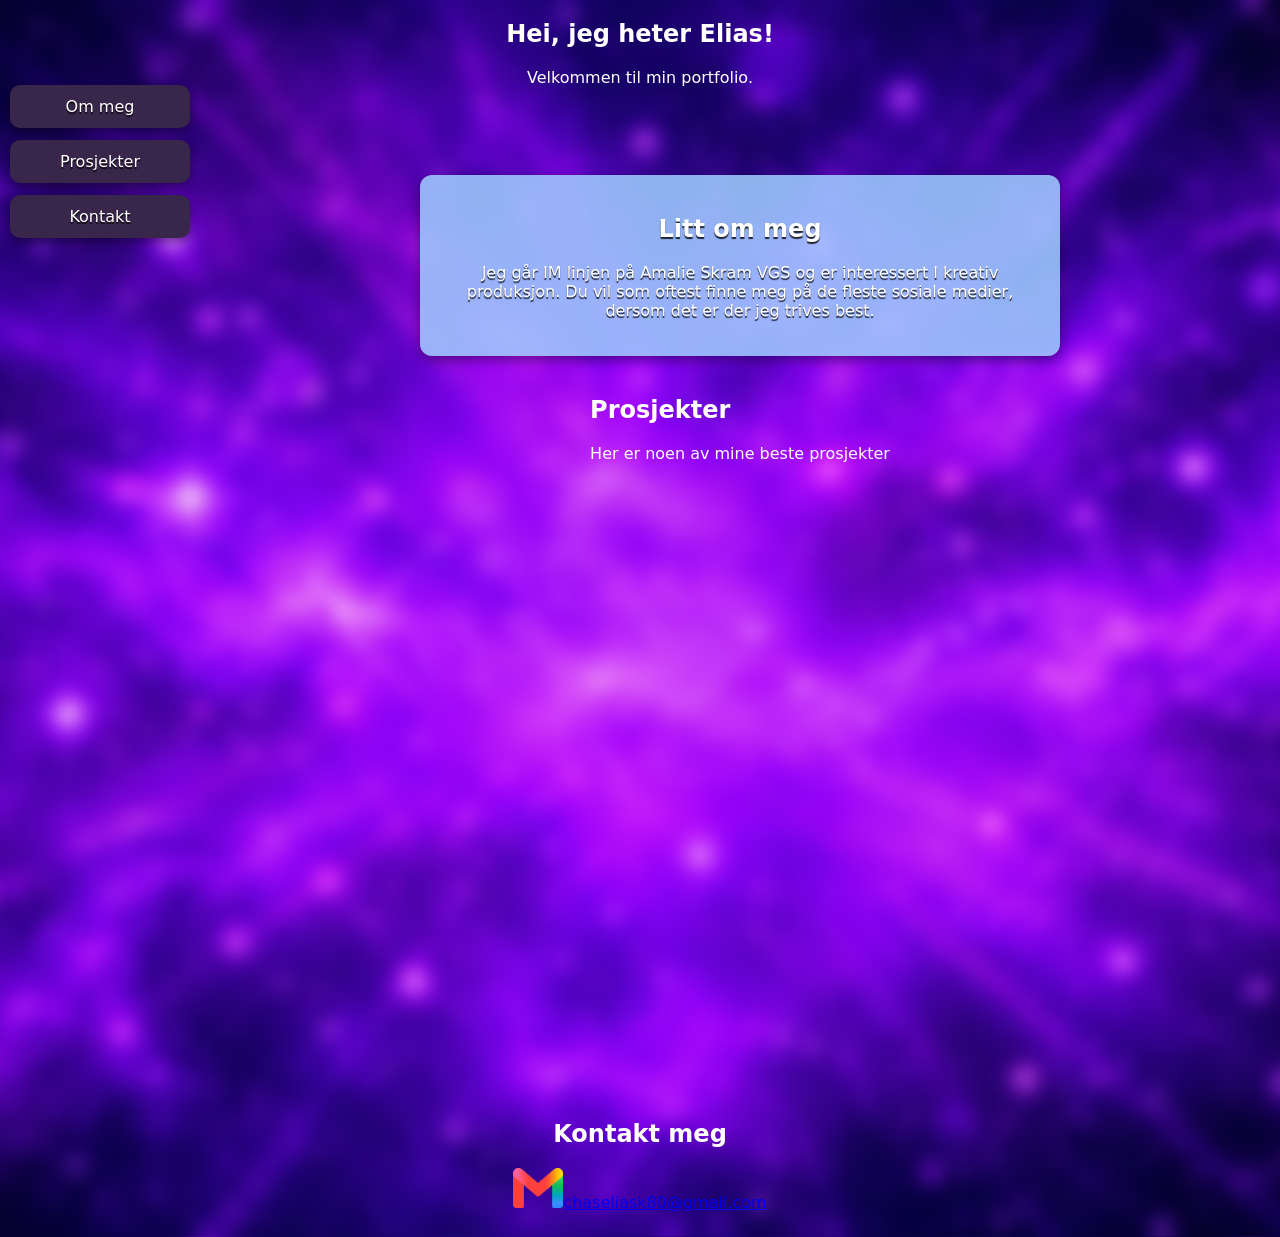
==== portfolio/index.html @ b45ee7f6 "Fjernet gamle filer, lagt til portfolio mappe for å fjerne rot. Store endringer til nettside" ====
<!DOCTYPE html>
<html lang="no">
<head>
    <meta charset="UTF-8">
    <meta name="viewport" content="width=device-width, initial-scale=1.0">
    <title>Min Portfolio</title>
    <link rel="stylesheet" href="style.css">
</head>
<body>
    <header>
        <section>
        <h1>Hei, jeg heter Elias!</h1>
        <p>Velkommen til min portfolio.</p>
        </section>
    </header>

    <nav>
        <ul>
        <li><a href="#ommeg">Om meg</a></li>
        <li><a href="">Prosjekter</a></li>
        <li><a href="">Kontakt</a></li>
        </ul>
    </nav>


    <main>
        <section id="ommeg" class="content-box">
        <h2>Litt om meg</h2>
        <p>
            Jeg går IM linjen på Amalie Skram VGS og er interessert I kreativ produksjon.
            Du vil som oftest finne meg på de fleste sosiale medier, dersom det er der jeg trives best.
        </p>
        </section>

        <section>
            <h2>Prosjekter</h2>
            <p>Her er noen av mine beste prosjekter</p>
        </section>
    </main>

    <footer>
        <section>
            <h2>Kontakt meg</h2>
            <a href="https://www.youtube.com"><img src="bilder/Gmail_icon_(2026).png" alt="" width="50px">chaseliask80@gmail.com</a>
        </section>
    </footer>


</body>
</html>
---- portfolio/style.css ----
body {
    margin: 0;
    background-image: url(bilder/bakgrunnsbilde.png);
    background-size: cover;
    background-position: center;

    color: white;
    font-family:system-ui, -apple-system, 'Segoe UI', 'Open Sans', 'Helvetica Neue', sans-serif;

    display: grid;
    grid-template-columns: 200px 1fr;
    grid-template-rows: 75px 1000px 1fr;
    grid-template-areas:
        "header header"
        "nav    main"
        "footer footer";
}

header {
    grid-area: header; 
    color: white; 
    text-align: center;   
}
nav    {
    grid-area: nav;   
    text-align: center;
}
main   {
    grid-area: main;
    padding: 100px 10px 10px;
    display: flex;
    flex-direction: column;
    align-items: center;
}
footer {
    grid-area: footer; 
    color: white; 
    text-align: center;
    padding: 25px; 
}

nav ul {
    list-style: none;
    margin: 0;
    padding: 10px;

    display: flex;
    flex-direction: column;
    gap: 12px;
}

nav a {
    display: block;
    padding: 12px;
    background-color: #38264b;
    color: white;
    text-decoration: none;
    text-shadow: 0 2px 1px rgba(0, 0, 0, 0.8);
    border-radius: 10px;
    text-align: center;
    box-shadow: 0 4px 10px rgba(0, 0, 0, 0.35);
}

nav a:hover {
    background-color: #67458a;
    width: 90%;
    height: 90%
}

.content-box {
    text-align: center;
    text-shadow: 0 2px 1px rgba(0, 0, 0, 0.8);
    width: 70%;
    max-width: 600px;
    margin-bottom: 20px;

    background-color: rgba(159, 209, 255, 0.85);
    padding: 20px;
    border-radius: 12px;
    box-shadow: 0 4px 12px rgba(0, 0, 0, 0.4);
}
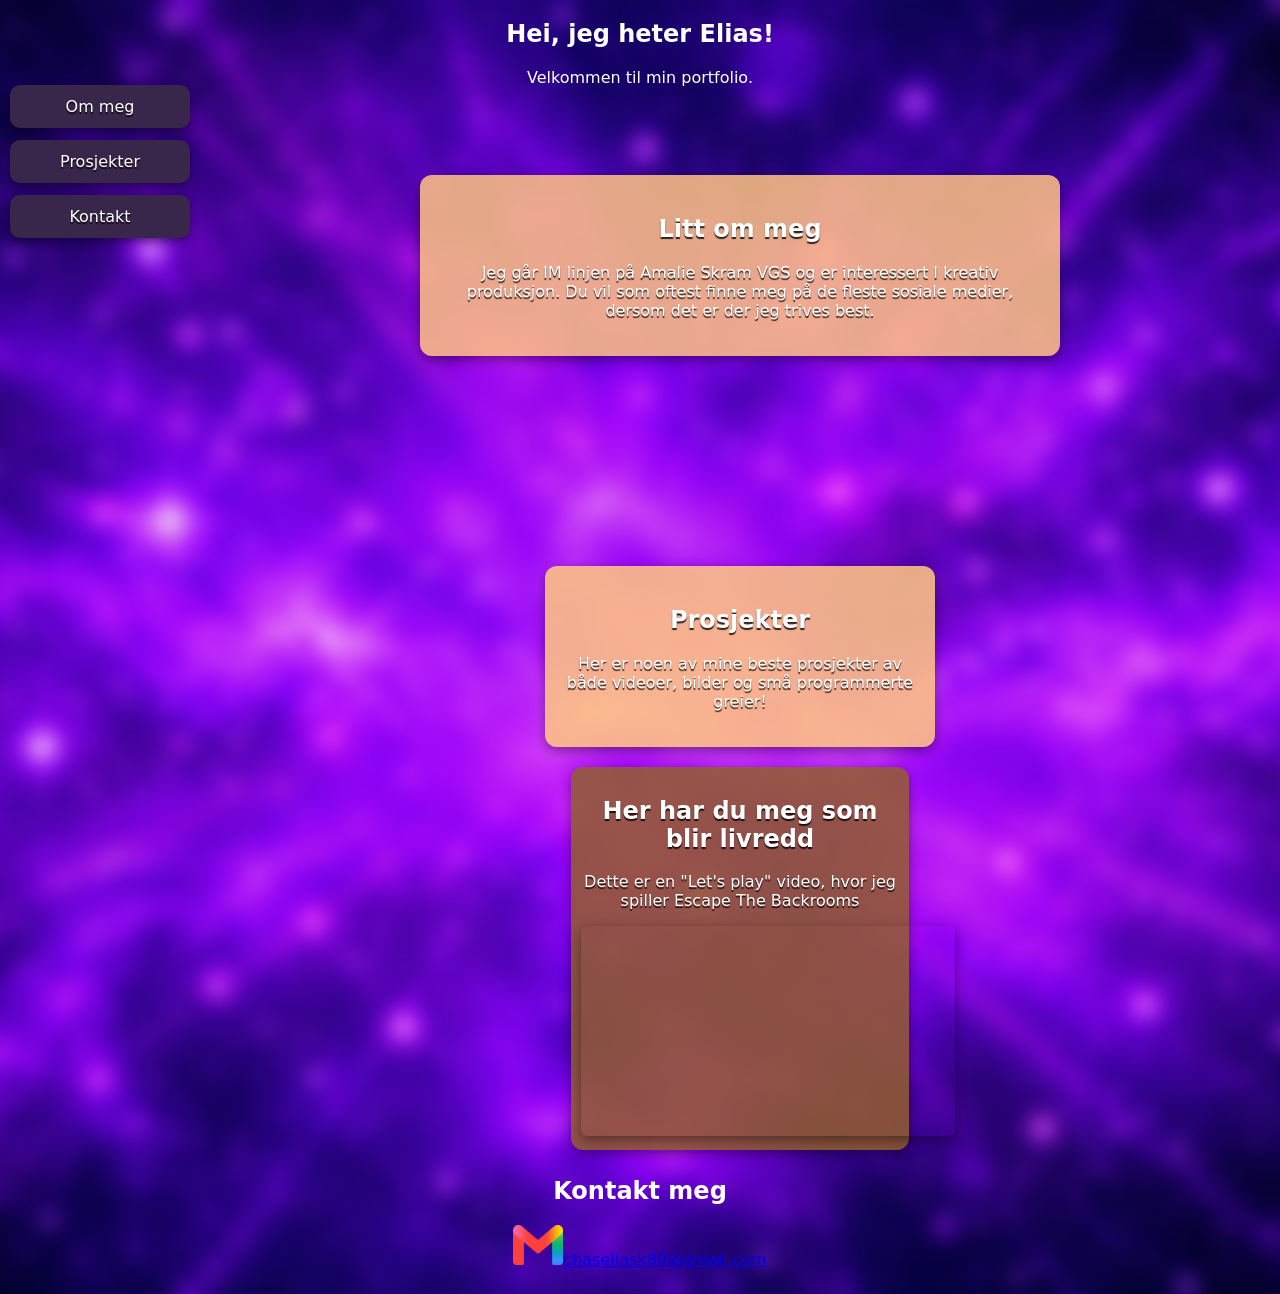
==== commit fd65e37c: "Lagt til et prosjekt, lagt til boks for styling" ====
--- a/portfolio/index.html
+++ b/portfolio/index.html
@@ -17,7 +17,7 @@
     <nav>
         <ul>
         <li><a href="#ommeg">Om meg</a></li>
-        <li><a href="">Prosjekter</a></li>
+        <li><a href="#prosjekter">Prosjekter</a></li>
         <li><a href="">Kontakt</a></li>
         </ul>
     </nav>
@@ -32,13 +32,32 @@
         </p>
         </section>
 
-        <section>
+        <br><br><br><br><br><br><br><br><br><br>
+
+        <section id="prosjekter" class="content-box2">
             <h2>Prosjekter</h2>
-            <p>Her er noen av mine beste prosjekter</p>
+            <p>Her er noen av mine beste prosjekter av både videoer, bilder og små programmerte greier!</p>
         </section>
+
+        <section id="video1" class="video-1">
+            <h2>Her har du meg som blir livredd</h2>
+            <p>Dette er en "Let's play" video, hvor jeg spiller Escape The Backrooms</p>
+            <iframe 
+            width="374" 
+            height="210" 
+            src="https://www.youtube.com/embed/OMS6VrI949o?si=BCi3HS3jnDOb1Sca" 
+            title="YouTube video player" 
+            frameborder="0" 
+            allow="accelerometer; autoplay; clipboard-write; encrypted-media; gyroscope; picture-in-picture; web-share" 
+            referrerpolicy="strict-origin-when-cross-origin" 
+            allowfullscreen>
+        </iframe>
+        </section>
+        
     </main>
 
     <footer>
+        <br><br><br>
         <section>
             <h2>Kontakt meg</h2>
             <a href="https://www.youtube.com"><img src="bilder/Gmail_icon_(2026).png" alt="" width="50px">chaseliask80@gmail.com</a>
@@ -47,4 +66,6 @@
 
 
 </body>
-</html>+</html>
+
+
--- a/portfolio/style.css
+++ b/portfolio/style.css
@@ -74,11 +74,42 @@
     max-width: 600px;
     margin-bottom: 20px;
 
-    background-color: rgba(159, 209, 255, 0.85);
+    background-color: rgba(255, 197, 130, 0.85);
     padding: 20px;
     border-radius: 12px;
     box-shadow: 0 4px 12px rgba(0, 0, 0, 0.4);
 }
 
+.content-box2 {
+    text-align: center;
+    text-shadow: 0 2px 1px rgba(0, 0, 0, 0.8);
+    width: 70%;
+    max-width: 350px;
+    margin-bottom: 20px;
+
+    background-color: rgba(255, 197, 130, 0.87);
+    padding: 20px;
+    border-radius: 12px;
+    box-shadow: 0 4px 12px rgba(0, 0, 0, 0.4);
+}
+
+.video-1 {
+    text-align: center;
+    text-shadow: 0 2px 1px rgba(0, 0, 0, 0.8);
+    width: 30%;
+    max-width: 600px;
+    margin-bottom: 20px;
+
+    background-color: rgba(146, 95, 44, 0.85);
+    padding: 10px;
+    border-radius: 12px;
+    box-shadow: 0 4px 12px rgba(0, 0, 0, 0.4);
+}
+
+main iframe {
+    box-shadow: 0 4px 12px rgba(0, 0, 0, 0.4);
+    border-radius: 6px;
+}
 
 
+
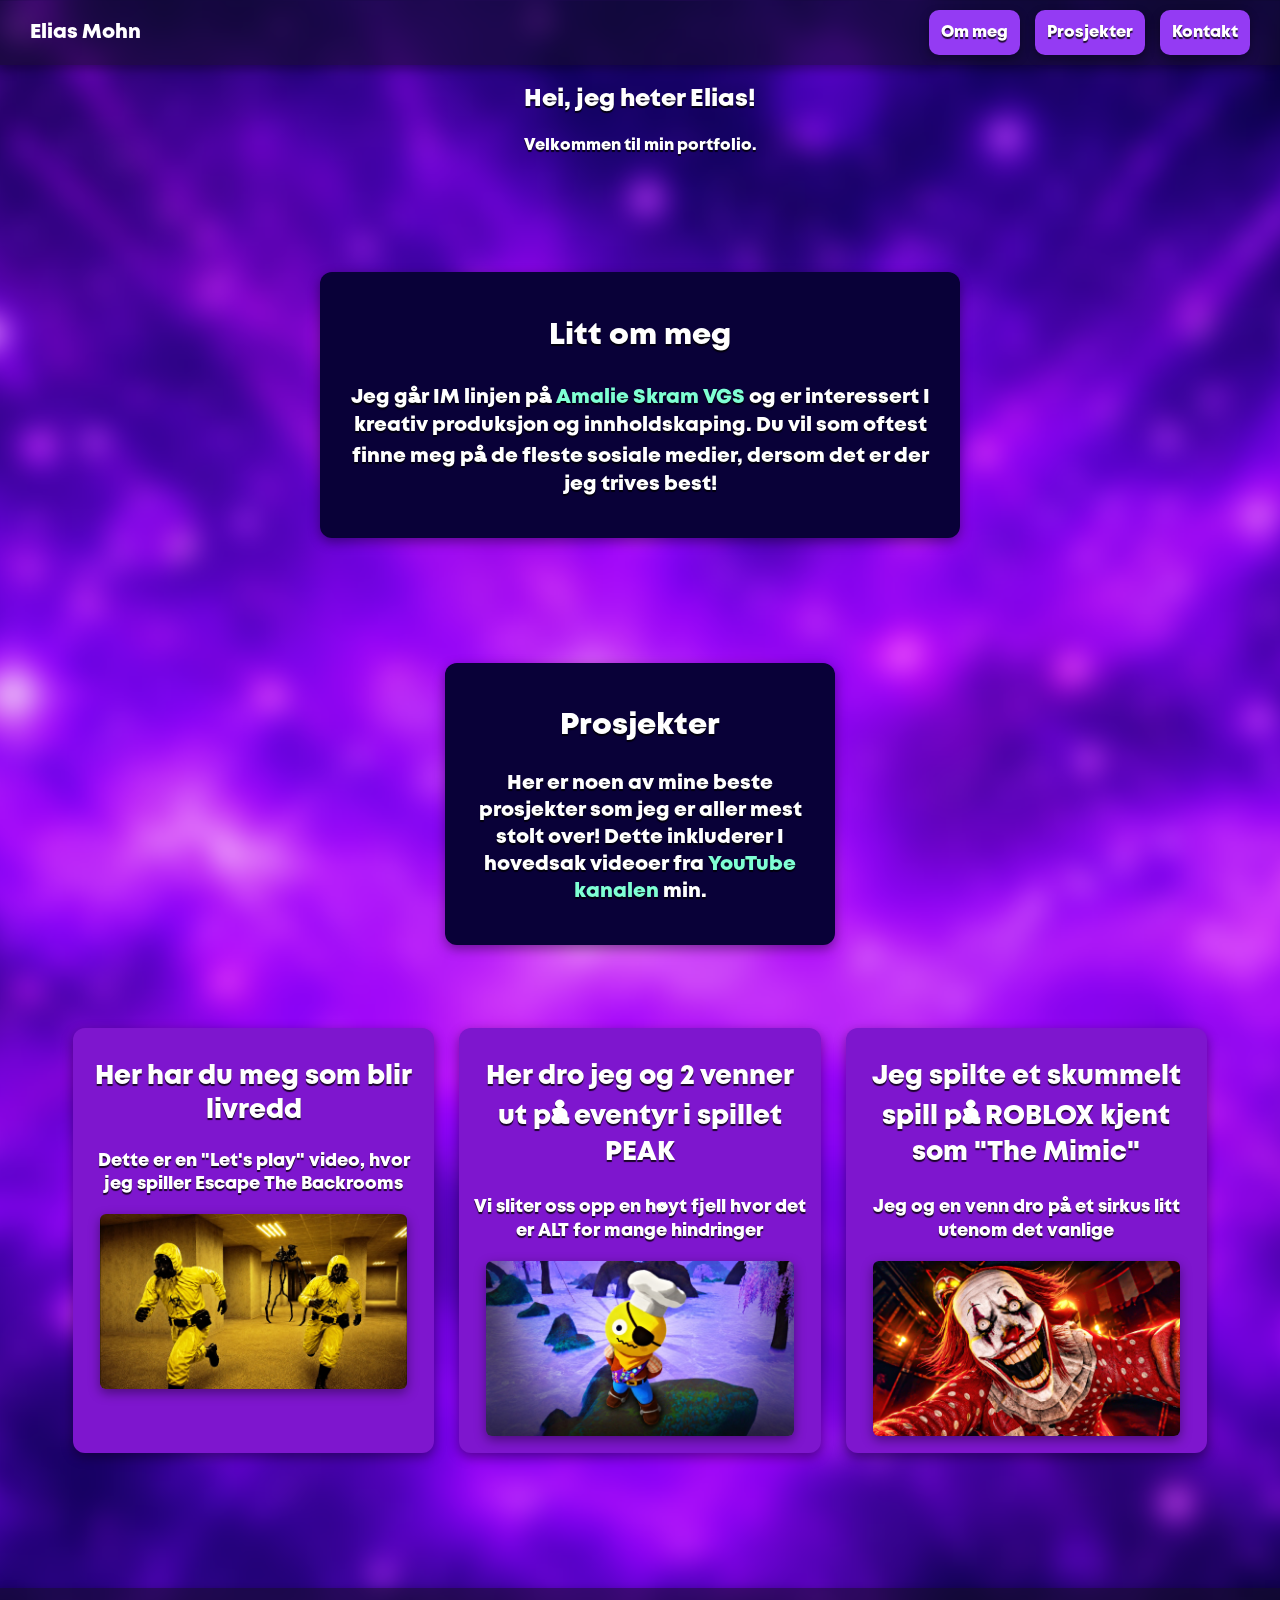
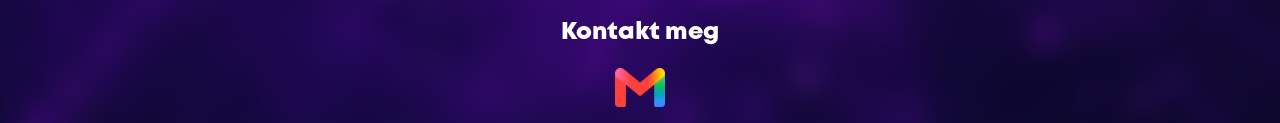
==== commit 5d978402: "QOL Endret YouTube linkene I prosjekter listen til bilder som klikkes, heller enn videoer som blir v" ====
--- a/portfolio/index.html
+++ b/portfolio/index.html
@@ -15,52 +15,66 @@
     </header>
 
     <nav>
-        <ul>
-        <li><a href="#ommeg">Om meg</a></li>
-        <li><a href="#prosjekter">Prosjekter</a></li>
-        <li><a href="">Kontakt</a></li>
-        </ul>
-    </nav>
+      <div class="nav-name">
+          Elias Mohn
+      </div>
+
+      <ul>
+          <li><a href="#ommeg">Om meg</a></li>
+          <li><a href="#prosjekter">Prosjekter</a></li>
+          <li><a href="#kontakt">Kontakt</a></li>
+      </ul>
+   </nav>
 
 
     <main>
         <section id="ommeg" class="content-box">
         <h2>Litt om meg</h2>
         <p>
-            Jeg går IM linjen på Amalie Skram VGS og er interessert I kreativ produksjon.
-            Du vil som oftest finne meg på de fleste sosiale medier, dersom det er der jeg trives best.
+            Jeg går IM linjen på <a href="https://www.amalieskram.vgs.no/" target="_blank">Amalie Skram VGS</a> 
+            og er interessert I kreativ produksjon og innholdskaping.
+            Du vil som oftest finne meg på de fleste sosiale medier, dersom det er der jeg trives best!
         </p>
         </section>
 
-        <br><br><br><br><br><br><br><br><br><br>
+        <br><br><br><br><br>
 
         <section id="prosjekter" class="content-box2">
             <h2>Prosjekter</h2>
-            <p>Her er noen av mine beste prosjekter av både videoer, bilder og små programmerte greier!</p>
+            <p>Her er noen av mine beste prosjekter som jeg er aller mest stolt over! Dette inkluderer I hovedsak videoer fra 
+                <a href="https://www.youtube.com/@ChaseBloxxx" target="_blank">YouTube kanalen</a> min.</p>
         </section>
 
-        <section id="video1" class="video-1">
+        <br><br><br>
+
+        <div class="prosjekter-grid">
+            <section id="video1" class="video-1">
             <h2>Her har du meg som blir livredd</h2>
             <p>Dette er en "Let's play" video, hvor jeg spiller Escape The Backrooms</p>
-            <iframe 
-            width="374" 
-            height="210" 
-            src="https://www.youtube.com/embed/OMS6VrI949o?si=BCi3HS3jnDOb1Sca" 
-            title="YouTube video player" 
-            frameborder="0" 
-            allow="accelerometer; autoplay; clipboard-write; encrypted-media; gyroscope; picture-in-picture; web-share" 
-            referrerpolicy="strict-origin-when-cross-origin" 
-            allowfullscreen>
-        </iframe>
-        </section>
+            <a href="https://www.youtube.com/watch?v=OMS6VrI949o" target="_blank"><img src="bilder/backroomsthumbnail.jpg" alt="To personer løper fra et monster i backrooms"></a>
+            </section>
+
+            <section id="video2" class="video-2">
+            <h2>Her dro jeg og 2 venner ut på eventyr i spillet PEAK</h2>
+            <p>Vi sliter oss opp en høyt fjell hvor det er ALT for mange hindringer</p>
+            <a href="https://www.youtube.com/watch?v=Q3vPNMlgCiI" target="_blank"><img src="bilder/peakthumbnail.jpg" alt="En figur står på stein"></a>
+            </section>
+
+            <section id="video3" class="video-3">
+            <h2>Jeg spilte et skummelt spill på ROBLOX kjent som "The Mimic"</h2>
+            <p>Jeg og en venn dro på et sirkus litt utenom det vanlige</p>
+            <a href="https://www.youtube.com/watch?v=-i5Wa2b72ms" target="_blank"><img src="bilder/themimicnightmarecircus.jpg" alt=""></a>
+            </section>
+        </div>
         
+        <br><br><br><br><br>
     </main>
 
+
     <footer>
-        <br><br><br>
-        <section>
+        <section id="kontakt">
             <h2>Kontakt meg</h2>
-            <a href="https://www.youtube.com"><img src="bilder/Gmail_icon_(2026).png" alt="" width="50px">chaseliask80@gmail.com</a>
+            <a href="https://www.youtube.com/watch?v=dQw4w9WgXcQ" target="_blank"><img src="bilder/Gmail_icon_(2026).png" alt="" width="50px" ></a>
         </section>
     </footer>
 
--- a/portfolio/style.css
+++ b/portfolio/style.css
@@ -1,30 +1,81 @@
+html {
+    background-color: rgb(186, 95, 255)
+}
+
 body {
-    margin: 0;
+    margin: 0 auto;
+    max-width: 1280px;
     background-image: url(bilder/bakgrunnsbilde.png);
     background-size: cover;
     background-position: center;
+    box-shadow: 0 1px 25px rgba(0, 0, 0, 1);
 
     color: white;
-    font-family:system-ui, -apple-system, 'Segoe UI', 'Open Sans', 'Helvetica Neue', sans-serif;
+    font-family: "Pantogrem-Regular", "Mont-HeavyDEMO";
+    src: url(fonts/Mont-HeavyDEMO.otf);
 
     display: grid;
-    grid-template-columns: 200px 1fr;
-    grid-template-rows: 75px 1000px 1fr;
+    grid-template-columns: 1fr;
+    grid-template-rows: auto auto 1fr auto;
     grid-template-areas:
-        "header header"
-        "nav    main"
-        "footer footer";
+    "nav"
+    "header"
+    "main"
+    "footer";
+
 }
 
 header {
     grid-area: header; 
     color: white; 
     text-align: center;   
-}
-nav    {
-    grid-area: nav;   
-    text-align: center;
-}
+    text-shadow: 0 2px 1px rgba(0, 0, 0, 0.8);
+}
+
+nav {
+    grid-area: nav;
+
+    display: flex;
+    justify-content: space-between;
+    align-items: center;
+
+    padding: 10px 30px;
+    background-color: rgba(20, 15, 30, 0.5);
+    box-shadow: 0 4px 10px rgba(0, 0, 0, 0.35);
+}
+
+nav ul {
+    list-style: none;
+    margin: 0;
+    padding: 0;
+
+    display: flex;
+    gap: 15px;
+}
+
+.nav-name {
+    color: white;
+    font-size: 1.25rem;
+    font-weight: bold;
+}
+
+nav a {
+    display: block;
+    padding: 12px;
+    background-color: #943bf3;
+    color: white;
+    text-decoration: none;
+    text-shadow: 0 2px 1px rgba(0, 0, 0, 0.8);
+    border-radius: 10px;
+    text-align: center;
+    box-shadow: 0 4px 10px rgba(0, 0, 0, 0.35);
+}
+
+nav a:hover {
+    background-color: #7e1ce7;
+    color: rgb(192, 192, 192);
+}
+
 main   {
     grid-area: main;
     padding: 100px 10px 10px;
@@ -32,84 +83,146 @@
     flex-direction: column;
     align-items: center;
 }
+
+main img {
+    width: 90%;
+    height: 175px;
+
+    box-shadow: 0 4px 12px rgba(0, 0, 0, 0.4);
+    border-radius: 6px;
+}
+
 footer {
     grid-area: footer; 
     color: white; 
     text-align: center;
     padding: 25px; 
-}
-
-nav ul {
-    list-style: none;
-    margin: 0;
-    padding: 10px;
-
-    display: flex;
-    flex-direction: column;
-    gap: 12px;
-}
-
-nav a {
-    display: block;
-    padding: 12px;
-    background-color: #38264b;
-    color: white;
-    text-decoration: none;
-    text-shadow: 0 2px 1px rgba(0, 0, 0, 0.8);
-    border-radius: 10px;
-    text-align: center;
+
+    background-color: rgba(20, 15, 30, 0.5);
+    padding: 10px 30px;
     box-shadow: 0 4px 10px rgba(0, 0, 0, 0.35);
 }
 
-nav a:hover {
-    background-color: #67458a;
-    width: 90%;
-    height: 90%
-}
+footer a {
+    text-decoration: none;
+    color: whitesmoke;
+}
+
+
 
 .content-box {
+    font-size: 1.25rem;
     text-align: center;
     text-shadow: 0 2px 1px rgba(0, 0, 0, 0.8);
     width: 70%;
     max-width: 600px;
     margin-bottom: 20px;
 
-    background-color: rgba(255, 197, 130, 0.85);
+    background-color: #090138;
     padding: 20px;
     border-radius: 12px;
     box-shadow: 0 4px 12px rgba(0, 0, 0, 0.4);
 }
 
+.content-box a {
+    text-decoration: none;
+    color: aquamarine;
+}
+
+.content-box a:hover {
+    color: rgb(93, 184, 153)
+}
+
 .content-box2 {
+    font-size: 1.25rem;
     text-align: center;
     text-shadow: 0 2px 1px rgba(0, 0, 0, 0.8);
     width: 70%;
     max-width: 350px;
     margin-bottom: 20px;
 
-    background-color: rgba(255, 197, 130, 0.87);
+    background-color: #090138;
     padding: 20px;
     border-radius: 12px;
     box-shadow: 0 4px 12px rgba(0, 0, 0, 0.4);
 }
 
+.content-box2 a {
+    text-decoration: none;
+    color: aquamarine;
+}
+
+.content-box2 a:hover {
+    color: rgb(93, 184, 153)
+}
+
 .video-1 {
-    text-align: center;
-    text-shadow: 0 2px 1px rgba(0, 0, 0, 0.8);
-    width: 30%;
-    max-width: 600px;
-    margin-bottom: 20px;
-
-    background-color: rgba(146, 95, 44, 0.85);
+    font-size: 1.1rem;
+    text-align: center;
+    text-shadow: 0 2px 1px rgba(0, 0, 0, 0.8);
+    margin-bottom: 20px;
+
+    background-color: #7E16CE;
     padding: 10px;
     border-radius: 12px;
     box-shadow: 0 4px 12px rgba(0, 0, 0, 0.4);
 }
 
-main iframe {
-    box-shadow: 0 4px 12px rgba(0, 0, 0, 0.4);
-    border-radius: 6px;
-}
-
-
-
+.video-2 {
+    font-size: 1.1rem;
+    text-align: center;
+    text-shadow: 0 2px 1px rgba(0, 0, 0, 0.8);
+    margin-bottom: 20px;
+
+    background-color: #7E16CE;
+    padding: 10px;
+    border-radius: 12px;
+    box-shadow: 0 4px 12px rgba(0, 0, 0, 0.4);
+}
+
+.video-3 {
+    font-size: 1.1rem;
+    text-align: center;
+    text-shadow: 0 2px 1px rgba(0, 0, 0, 0.8);
+    margin-bottom: 20px;
+
+    background-color: #7E16CE;
+    padding: 10px;
+    border-radius: 12px;
+    box-shadow: 0 4px 12px rgba(0, 0, 0, 0.4);
+}
+
+
+
+.prosjekter-grid {
+    display: grid;
+    grid-template-columns: repeat(3, 1fr);
+    gap: 25px;
+    width: 90%;
+}
+
+
+
+
+@font-face {
+    font-family: "Pantogrem-Regular";
+    src: url(fonts/Pantogrem-Regular.otf);
+    font-weight: 90;
+    font-size: 90;
+
+    unicode-range: U+00C6, U+00E6, U+00D8, U+00F8, U+00C5, U+00E5;
+
+    size-adjust: 125%; 
+}
+
+
+
+
+
+
+@font-face {
+    font-family: "Mont-HeavyDEMO";
+    src: url(fonts/Mont-HeavyDEMO.otf);
+    font-weight: 100;
+    font-size: 100;   
+}
